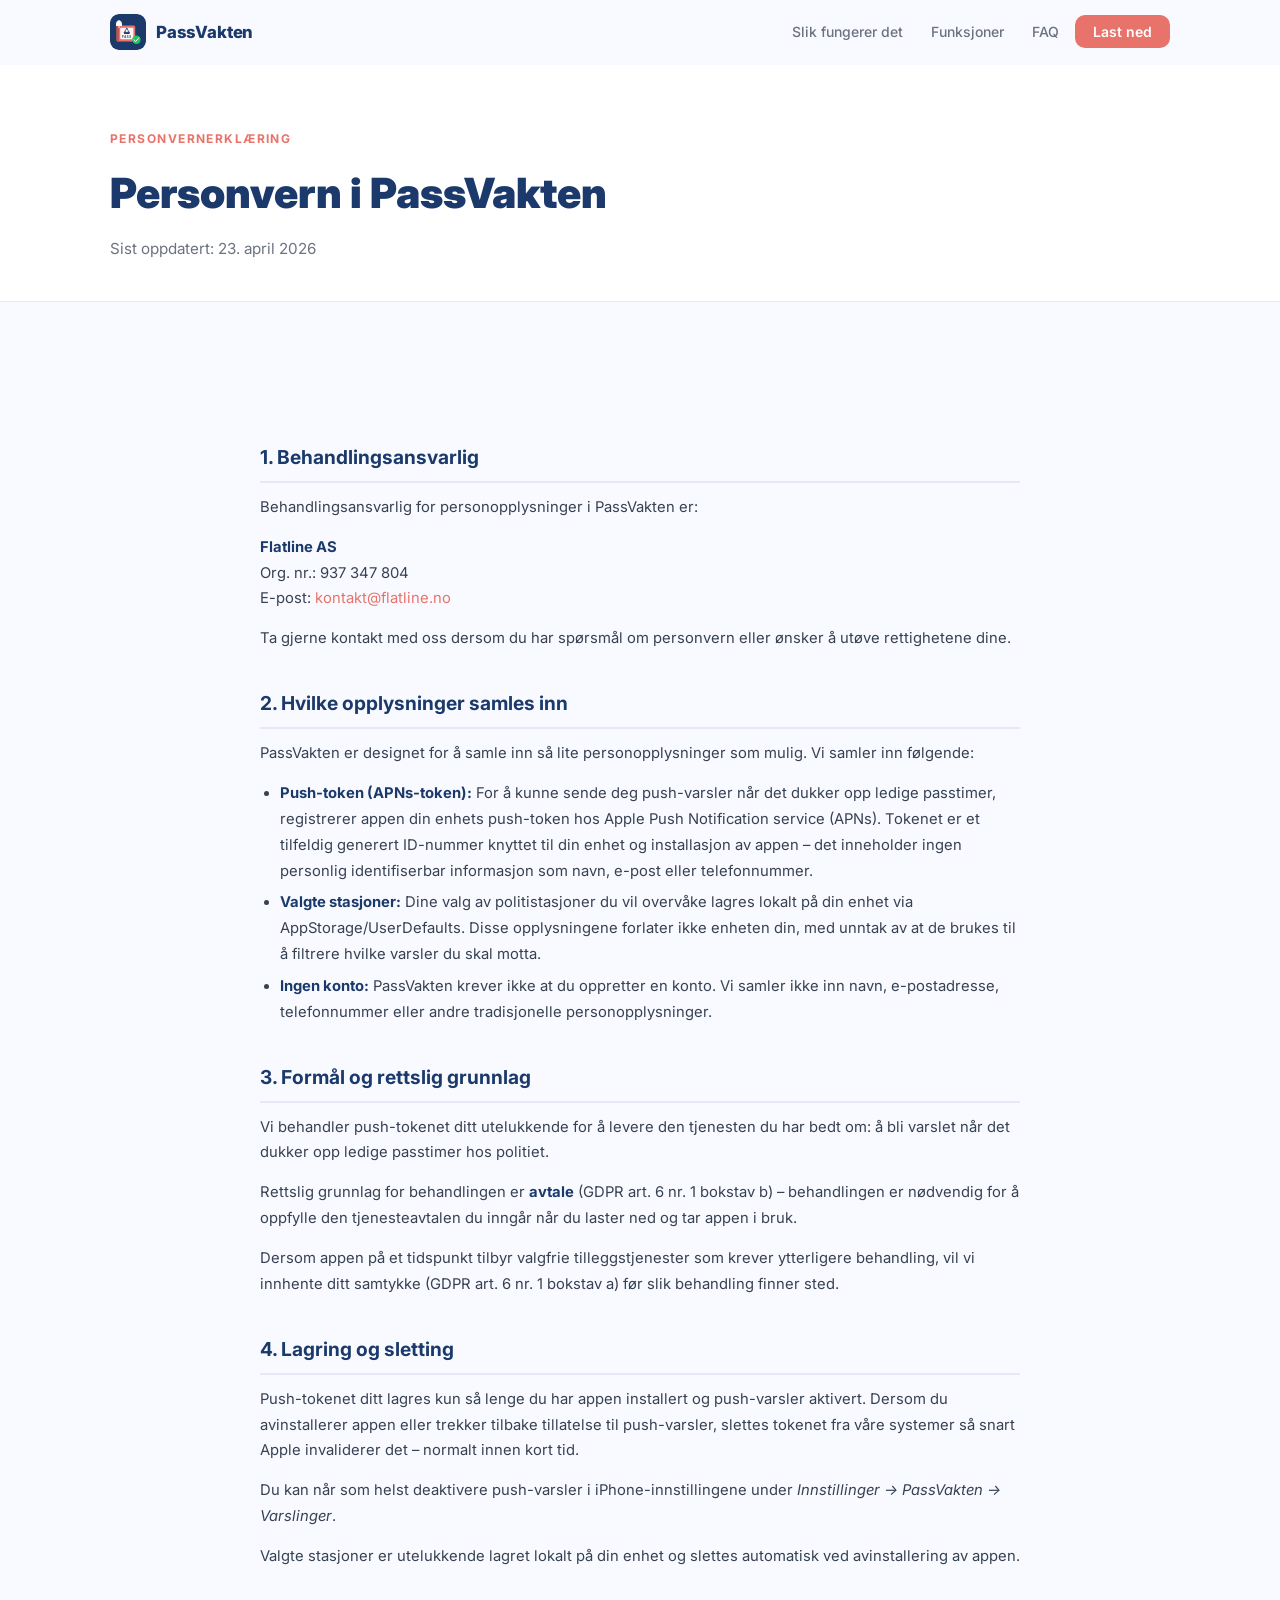
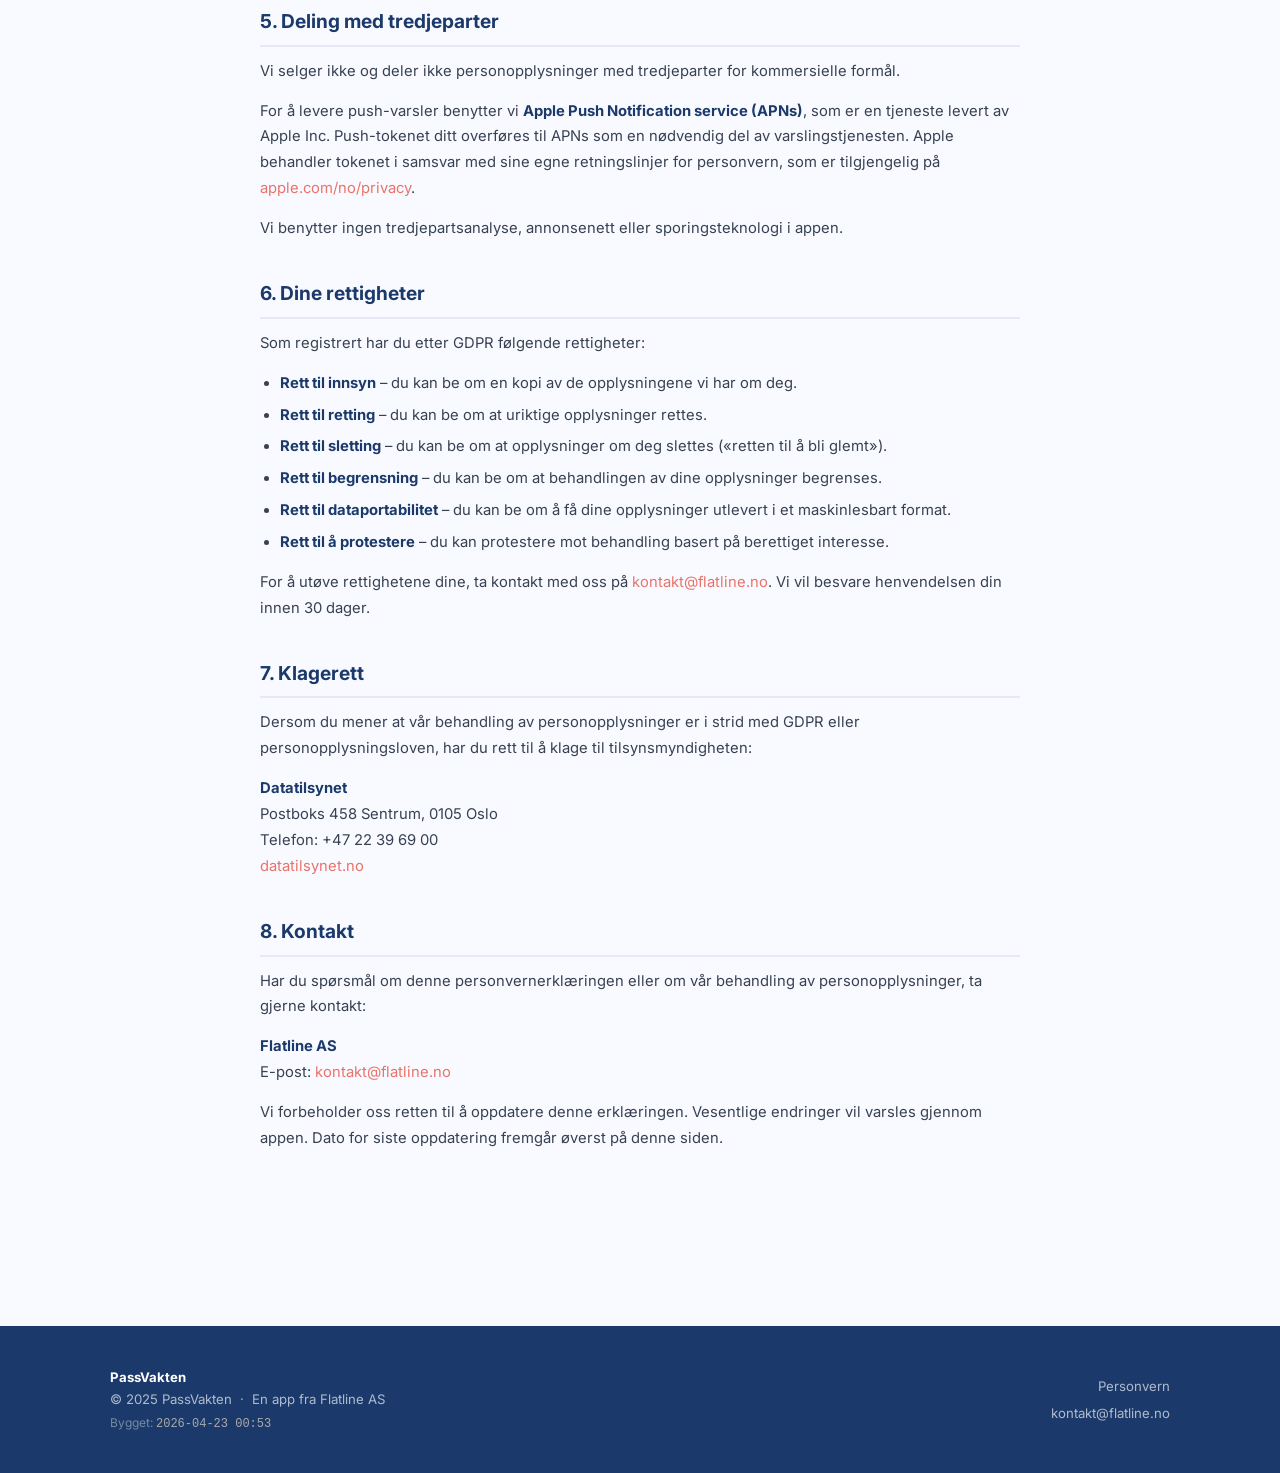
==== personvern.html @ d897efe1 "Initial PassVakten website" ====
<!DOCTYPE html>
<html lang="no">
<head>
  <meta charset="UTF-8" />
  <meta name="viewport" content="width=device-width, initial-scale=1.0" />
  <title>Personvern – PassVakten</title>
  <meta name="description" content="Personvernerklæring for PassVakten. Les om hvordan vi behandler personopplysninger i appen." />
  <link rel="icon" href="logo.svg" type="image/svg+xml" />
  <link rel="preconnect" href="https://fonts.googleapis.com" />
  <link rel="preconnect" href="https://fonts.gstatic.com" crossorigin />
  <link href="https://fonts.googleapis.com/css2?family=Inter:wght@400;500;600;700;800;900&display=swap" rel="stylesheet" />
  <link rel="stylesheet" href="style.css" />
</head>
<body>

  <!-- NAV -->
  <header class="nav" role="banner">
    <div class="container nav-inner">
      <a href="index.html" class="nav-logo" aria-label="PassVakten hjem">
        <img src="logo.svg" alt="PassVakten logo" width="36" height="36" />
        <span class="nav-logo-name">PassVakten</span>
      </a>

      <ul class="nav-links" role="list">
        <li><a href="index.html#slik-fungerer-det">Slik fungerer det</a></li>
        <li><a href="index.html#funksjoner">Funksjoner</a></li>
        <li><a href="index.html#faq">FAQ</a></li>
        <li><a href="index.html#last-ned" class="btn-nav">Last ned</a></li>
      </ul>

      <button class="nav-hamburger" aria-label="Åpne meny" aria-expanded="false">
        <span></span><span></span><span></span>
      </button>
    </div>
  </header>

  <main>

    <!-- Page hero -->
    <section class="privacy-hero">
      <div class="container">
        <span class="section-label">Personvernerklæring</span>
        <h1>Personvern i PassVakten</h1>
        <p>Sist oppdatert: 23. april 2026</p>
      </div>
    </section>

    <!-- Privacy content -->
    <section class="section" aria-labelledby="privacy-content-heading">
      <div class="container privacy-content">

        <h2 id="privacy-content-heading">1. Behandlingsansvarlig</h2>
        <p>
          Behandlingsansvarlig for personopplysninger i PassVakten er:
        </p>
        <p>
          <strong>Flatline AS</strong><br/>
          Org.&nbsp;nr.: 937&nbsp;347&nbsp;804<br/>
          E-post: <a href="mailto:kontakt@flatline.no" style="color: var(--coral);">kontakt@flatline.no</a>
        </p>
        <p>
          Ta gjerne kontakt med oss dersom du har spørsmål om personvern eller ønsker å utøve rettighetene dine.
        </p>

        <h2>2. Hvilke opplysninger samles inn</h2>
        <p>
          PassVakten er designet for å samle inn så lite personopplysninger som mulig. Vi samler inn følgende:
        </p>
        <ul>
          <li>
            <strong>Push-token (APNs-token):</strong> For å kunne sende deg push-varsler når det dukker opp
            ledige passtimer, registrerer appen din enhets push-token hos Apple Push Notification service (APNs).
            Tokenet er et tilfeldig generert ID-nummer knyttet til din enhet og installasjon av appen – det
            inneholder ingen personlig identifiserbar informasjon som navn, e-post eller telefonnummer.
          </li>
          <li>
            <strong>Valgte stasjoner:</strong> Dine valg av politistasjoner du vil overvåke lagres lokalt
            på din enhet via AppStorage/UserDefaults. Disse opplysningene forlater ikke enheten din,
            med unntak av at de brukes til å filtrere hvilke varsler du skal motta.
          </li>
          <li>
            <strong>Ingen konto:</strong> PassVakten krever ikke at du oppretter en konto.
            Vi samler ikke inn navn, e-postadresse, telefonnummer eller andre tradisjonelle
            personopplysninger.
          </li>
        </ul>

        <h2>3. Formål og rettslig grunnlag</h2>
        <p>
          Vi behandler push-tokenet ditt utelukkende for å levere den tjenesten du har bedt om:
          å bli varslet når det dukker opp ledige passtimer hos politiet.
        </p>
        <p>
          Rettslig grunnlag for behandlingen er <strong>avtale</strong>
          (GDPR art.&nbsp;6 nr.&nbsp;1 bokstav b) – behandlingen er nødvendig for å oppfylle
          den tjenesteavtalen du inngår når du laster ned og tar appen i bruk.
        </p>
        <p>
          Dersom appen på et tidspunkt tilbyr valgfrie tilleggstjenester som krever ytterligere
          behandling, vil vi innhente ditt samtykke (GDPR art.&nbsp;6 nr.&nbsp;1 bokstav a)
          før slik behandling finner sted.
        </p>

        <h2>4. Lagring og sletting</h2>
        <p>
          Push-tokenet ditt lagres kun så lenge du har appen installert og push-varsler aktivert.
          Dersom du avinstallerer appen eller trekker tilbake tillatelse til push-varsler, slettes
          tokenet fra våre systemer så snart Apple invaliderer det – normalt innen kort tid.
        </p>
        <p>
          Du kan når som helst deaktivere push-varsler i iPhone-innstillingene under
          <em>Innstillinger → PassVakten → Varslinger</em>.
        </p>
        <p>
          Valgte stasjoner er utelukkende lagret lokalt på din enhet og slettes automatisk
          ved avinstallering av appen.
        </p>

        <h2>5. Deling med tredjeparter</h2>
        <p>
          Vi selger ikke og deler ikke personopplysninger med tredjeparter for kommersielle formål.
        </p>
        <p>
          For å levere push-varsler benytter vi <strong>Apple Push Notification service (APNs)</strong>,
          som er en tjeneste levert av Apple&nbsp;Inc. Push-tokenet ditt overføres til APNs som en
          nødvendig del av varslingstjenesten. Apple behandler tokenet i samsvar med sine egne
          retningslinjer for personvern, som er tilgjengelig på
          <a href="https://www.apple.com/no/privacy/" target="_blank" rel="noopener noreferrer"
             style="color: var(--coral);">apple.com/no/privacy</a>.
        </p>
        <p>
          Vi benytter ingen tredjepartsanalyse, annonsenett eller sporingsteknologi i appen.
        </p>

        <h2>6. Dine rettigheter</h2>
        <p>
          Som registrert har du etter GDPR følgende rettigheter:
        </p>
        <ul>
          <li><strong>Rett til innsyn</strong> – du kan be om en kopi av de opplysningene vi har om deg.</li>
          <li><strong>Rett til retting</strong> – du kan be om at uriktige opplysninger rettes.</li>
          <li><strong>Rett til sletting</strong> – du kan be om at opplysninger om deg slettes («retten til å bli glemt»).</li>
          <li><strong>Rett til begrensning</strong> – du kan be om at behandlingen av dine opplysninger begrenses.</li>
          <li><strong>Rett til dataportabilitet</strong> – du kan be om å få dine opplysninger utlevert i et maskinlesbart format.</li>
          <li><strong>Rett til å protestere</strong> – du kan protestere mot behandling basert på berettiget interesse.</li>
        </ul>
        <p>
          For å utøve rettighetene dine, ta kontakt med oss på
          <a href="mailto:kontakt@flatline.no" style="color: var(--coral);">kontakt@flatline.no</a>.
          Vi vil besvare henvendelsen din innen 30 dager.
        </p>

        <h2>7. Klagerett</h2>
        <p>
          Dersom du mener at vår behandling av personopplysninger er i strid med GDPR eller
          personopplysningsloven, har du rett til å klage til tilsynsmyndigheten:
        </p>
        <p>
          <strong>Datatilsynet</strong><br/>
          Postboks 458 Sentrum, 0105 Oslo<br/>
          Telefon: +47 22 39 69 00<br/>
          <a href="https://www.datatilsynet.no" target="_blank" rel="noopener noreferrer"
             style="color: var(--coral);">datatilsynet.no</a>
        </p>

        <h2>8. Kontakt</h2>
        <p>
          Har du spørsmål om denne personvernerklæringen eller om vår behandling av
          personopplysninger, ta gjerne kontakt:
        </p>
        <p>
          <strong>Flatline AS</strong><br/>
          E-post: <a href="mailto:kontakt@flatline.no" style="color: var(--coral);">kontakt@flatline.no</a>
        </p>
        <p>
          Vi forbeholder oss retten til å oppdatere denne erklæringen. Vesentlige endringer
          vil varsles gjennom appen. Dato for siste oppdatering fremgår øverst på denne siden.
        </p>

      </div>
    </section>

  </main>

  <!-- FOOTER -->
  <footer class="footer" role="contentinfo">
    <div class="container footer-inner">
      <div class="footer-left">
        <strong>PassVakten</strong><br/>
        © 2025 PassVakten &nbsp;·&nbsp; En app fra Flatline AS<br/>
        <span style="font-size:.75rem; color: rgba(255,255,255,.4);">
          Bygget: <span class="build-stamp" style="color: #aaa; font-family: monospace;">2026-04-23 00:53</span>
        </span>
      </div>
      <div class="footer-right">
        <a href="personvern.html">Personvern</a>
        <a href="mailto:kontakt@flatline.no">kontakt@flatline.no</a>
      </div>
    </div>
  </footer>

  <script src="script.js"></script>
</body>
</html>
---- style.css ----
/* ============================================================
   PassVakten — style.css
   Mobile-first, light design system
   ============================================================ */

/* ── Reset & base ─────────────────────────────────────────── */
*, *::before, *::after {
  box-sizing: border-box;
  margin: 0;
  padding: 0;
}

:root {
  --navy:   #1B3A6B;
  --coral:  #E8736A;
  --coral-dark: #D45F56;
  --green:  #22C55E;
  --bg:     #F8FAFF;
  --surface:#FFFFFF;
  --text:   #1A1F36;
  --muted:  #6B7280;
  --border: #E5E9F5;

  --radius-sm: 10px;
  --radius:    16px;
  --radius-lg: 24px;

  --shadow-sm: 0 1px 4px rgba(27,58,107,.07), 0 2px 12px rgba(27,58,107,.06);
  --shadow:    0 4px 20px rgba(27,58,107,.10), 0 1px 4px rgba(27,58,107,.06);
  --shadow-lg: 0 8px 40px rgba(27,58,107,.14), 0 2px 8px rgba(27,58,107,.08);

  --font: 'Inter', system-ui, -apple-system, sans-serif;

  --max-w: 1100px;
  --section-py: 80px;
}

html {
  scroll-behavior: smooth;
}

body {
  font-family: var(--font);
  background: var(--bg);
  color: var(--text);
  line-height: 1.6;
  -webkit-font-smoothing: antialiased;
}

img, svg { display: block; max-width: 100%; }

a {
  color: inherit;
  text-decoration: none;
}

/* ── Utility ──────────────────────────────────────────────── */
.container {
  width: 100%;
  max-width: var(--max-w);
  margin: 0 auto;
  padding: 0 20px;
}

.section {
  padding: var(--section-py) 0;
}

.section-label {
  display: inline-block;
  font-size: .75rem;
  font-weight: 700;
  letter-spacing: .12em;
  text-transform: uppercase;
  color: var(--coral);
  margin-bottom: 12px;
}

.section-title {
  font-size: clamp(1.6rem, 3.5vw, 2.2rem);
  font-weight: 800;
  color: var(--navy);
  line-height: 1.2;
  margin-bottom: 16px;
}

.section-sub {
  font-size: 1.05rem;
  color: var(--muted);
  max-width: 560px;
}

/* ── Navigation ───────────────────────────────────────────── */
.nav {
  position: sticky;
  top: 0;
  z-index: 100;
  background: rgba(248,250,255,.92);
  backdrop-filter: blur(12px);
  -webkit-backdrop-filter: blur(12px);
  border-bottom: 1px solid transparent;
  transition: border-color .2s, box-shadow .2s;
}

.nav.scrolled {
  border-color: var(--border);
  box-shadow: 0 2px 16px rgba(27,58,107,.08);
}

.nav-inner {
  display: flex;
  align-items: center;
  justify-content: space-between;
  height: 64px;
  gap: 24px;
}

.nav-logo {
  display: flex;
  align-items: center;
  gap: 10px;
  flex-shrink: 0;
}

.nav-logo img,
.nav-logo svg {
  width: 36px;
  height: 36px;
  border-radius: 9px;
}

.nav-logo-name {
  font-size: 1.05rem;
  font-weight: 800;
  color: var(--navy);
  letter-spacing: -.01em;
}

.nav-links {
  display: flex;
  align-items: center;
  gap: 4px;
  list-style: none;
}

.nav-links a {
  font-size: .875rem;
  font-weight: 500;
  color: var(--muted);
  padding: 6px 12px;
  border-radius: 8px;
  transition: color .15s, background .15s;
  white-space: nowrap;
}

.nav-links a:hover {
  color: var(--navy);
  background: rgba(27,58,107,.06);
}

.nav-links .btn-nav {
  background: var(--coral);
  color: #fff;
  padding: 8px 18px;
  border-radius: 10px;
  font-weight: 600;
  transition: background .15s, transform .1s;
}

.nav-links .btn-nav:hover {
  background: var(--coral-dark);
  color: #fff;
  transform: translateY(-1px);
}

.nav-hamburger {
  display: none;
  flex-direction: column;
  gap: 5px;
  cursor: pointer;
  padding: 4px;
  background: none;
  border: none;
}

.nav-hamburger span {
  display: block;
  width: 22px;
  height: 2px;
  background: var(--navy);
  border-radius: 2px;
  transition: transform .2s, opacity .2s;
}

/* ── Buttons ──────────────────────────────────────────────── */
.btn {
  display: inline-flex;
  align-items: center;
  gap: 8px;
  font-family: var(--font);
  font-weight: 700;
  font-size: .975rem;
  padding: 14px 28px;
  border-radius: var(--radius-sm);
  cursor: pointer;
  border: none;
  transition: transform .15s, box-shadow .15s, background .15s;
  line-height: 1;
  white-space: nowrap;
  text-decoration: none;
}

.btn:hover {
  transform: translateY(-2px);
}

.btn-primary {
  background: var(--coral);
  color: #fff;
  box-shadow: 0 4px 16px rgba(232,115,106,.35);
}

.btn-primary:hover {
  background: var(--coral-dark);
  box-shadow: 0 6px 20px rgba(232,115,106,.45);
}

.btn-ghost {
  background: transparent;
  color: var(--navy);
  border: 2px solid var(--border);
}

.btn-ghost:hover {
  border-color: var(--navy);
  background: rgba(27,58,107,.04);
}

/* ── Hero ─────────────────────────────────────────────────── */
.hero {
  padding: 80px 0 60px;
  overflow: hidden;
}

.hero-inner {
  display: grid;
  grid-template-columns: 1fr 1fr;
  align-items: center;
  gap: 60px;
}

.hero-eyebrow {
  display: inline-flex;
  align-items: center;
  gap: 8px;
  background: rgba(232,115,106,.1);
  color: var(--coral);
  font-size: .8rem;
  font-weight: 700;
  letter-spacing: .08em;
  text-transform: uppercase;
  padding: 6px 14px;
  border-radius: 100px;
  margin-bottom: 24px;
}

.hero-eyebrow-dot {
  width: 7px;
  height: 7px;
  background: var(--coral);
  border-radius: 50%;
  animation: blink 2s ease-in-out infinite;
}

@keyframes blink {
  0%, 100% { opacity: 1; }
  50%       { opacity: .3; }
}

.hero h1 {
  font-size: clamp(2rem, 5vw, 3rem);
  font-weight: 900;
  color: var(--navy);
  line-height: 1.12;
  letter-spacing: -.02em;
  margin-bottom: 20px;
}

.hero h1 .highlight {
  color: var(--coral);
}

.hero-sub {
  font-size: 1.1rem;
  color: var(--muted);
  line-height: 1.65;
  margin-bottom: 36px;
  max-width: 440px;
}

.hero-actions {
  display: flex;
  flex-wrap: wrap;
  gap: 12px;
  align-items: center;
}

.hero-trust {
  margin-top: 28px;
  display: flex;
  align-items: center;
  gap: 8px;
  font-size: .825rem;
  color: var(--muted);
}

.hero-trust-stars {
  color: #F59E0B;
  font-size: 1rem;
  letter-spacing: -1px;
}

/* ── Notification Mock Card ───────────────────────────────── */
.hero-visual {
  display: flex;
  justify-content: center;
  align-items: center;
  position: relative;
}

.hero-phone-bg {
  width: 320px;
  height: 380px;
  background: linear-gradient(135deg, rgba(27,58,107,.06) 0%, rgba(232,115,106,.08) 100%);
  border-radius: 32px;
  position: relative;
  display: flex;
  align-items: center;
  justify-content: center;
}

.notif-card {
  position: relative;
  background: var(--surface);
  border-radius: 20px;
  box-shadow: var(--shadow-lg);
  padding: 18px 20px;
  width: 290px;
  display: flex;
  align-items: flex-start;
  gap: 14px;
  animation: floatCard 4s ease-in-out infinite;
}

@keyframes floatCard {
  0%, 100% { transform: translateY(0px); }
  50%       { transform: translateY(-8px); }
}

.notif-pulse-ring {
  position: absolute;
  top: -10px;
  right: -10px;
  width: 36px;
  height: 36px;
}

.notif-pulse-ring::before,
.notif-pulse-ring::after {
  content: '';
  position: absolute;
  inset: 0;
  border-radius: 50%;
  background: var(--green);
  opacity: .4;
  animation: pulse-ring 2s ease-out infinite;
}

.notif-pulse-ring::after {
  animation-delay: .7s;
}

@keyframes pulse-ring {
  0%   { transform: scale(.6); opacity: .6; }
  100% { transform: scale(1.8); opacity: 0; }
}

.notif-green-dot {
  position: absolute;
  top: -4px;
  right: -4px;
  width: 16px;
  height: 16px;
  background: var(--green);
  border-radius: 50%;
  border: 2.5px solid white;
  z-index: 2;
}

.notif-icon-wrap {
  width: 44px;
  height: 44px;
  background: linear-gradient(135deg, var(--navy) 0%, #2A5298 100%);
  border-radius: 12px;
  display: flex;
  align-items: center;
  justify-content: center;
  flex-shrink: 0;
  font-size: 22px;
}

.notif-body {
  flex: 1;
  min-width: 0;
}

.notif-app-name {
  font-size: .7rem;
  font-weight: 600;
  color: var(--muted);
  text-transform: uppercase;
  letter-spacing: .06em;
  margin-bottom: 3px;
}

.notif-title {
  font-size: .975rem;
  font-weight: 700;
  color: var(--text);
  margin-bottom: 4px;
}

.notif-desc {
  font-size: .825rem;
  color: var(--muted);
  line-height: 1.4;
}

.notif-time {
  font-size: .7rem;
  color: #bbb;
  margin-top: 6px;
}

/* Secondary floating badge */
.notif-badge {
  position: absolute;
  bottom: 30px;
  right: -18px;
  background: var(--green);
  color: white;
  font-size: .75rem;
  font-weight: 700;
  padding: 8px 14px;
  border-radius: 100px;
  box-shadow: 0 4px 16px rgba(34,197,94,.35);
  white-space: nowrap;
  animation: floatBadge 4s ease-in-out infinite;
  animation-delay: .5s;
}

@keyframes floatBadge {
  0%, 100% { transform: translateY(0); }
  50%       { transform: translateY(-6px); }
}

/* ── How it works ─────────────────────────────────────────── */
.how {
  background: var(--surface);
}

.how-grid {
  display: grid;
  grid-template-columns: repeat(3, 1fr);
  gap: 32px;
  margin-top: 48px;
}

.step-card {
  text-align: center;
  padding: 36px 24px;
  border-radius: var(--radius);
  border: 1.5px solid var(--border);
  background: var(--bg);
  position: relative;
  transition: box-shadow .2s, transform .2s;
}

.step-card:hover {
  transform: translateY(-4px);
  box-shadow: var(--shadow);
}

.step-number {
  display: inline-flex;
  align-items: center;
  justify-content: center;
  width: 44px;
  height: 44px;
  background: var(--navy);
  color: white;
  font-size: .875rem;
  font-weight: 800;
  border-radius: 50%;
  margin-bottom: 20px;
}

.step-icon {
  font-size: 2.2rem;
  margin-bottom: 16px;
  display: block;
}

.step-card h3 {
  font-size: 1.05rem;
  font-weight: 700;
  color: var(--navy);
  margin-bottom: 10px;
}

.step-card p {
  font-size: .9rem;
  color: var(--muted);
  line-height: 1.6;
}

/* Connector dots */
.step-connector {
  display: none;
}

/* ── Features ─────────────────────────────────────────────── */
.features-grid {
  display: grid;
  grid-template-columns: repeat(3, 1fr);
  gap: 20px;
  margin-top: 48px;
}

.feature-card {
  background: var(--surface);
  border-radius: var(--radius);
  padding: 28px 24px;
  border: 1.5px solid var(--border);
  transition: box-shadow .2s, transform .2s, border-color .2s;
}

.feature-card:hover {
  transform: translateY(-3px);
  box-shadow: var(--shadow);
  border-color: rgba(27,58,107,.15);
}

.feature-icon {
  font-size: 1.8rem;
  margin-bottom: 14px;
  display: block;
  line-height: 1;
}

.feature-card h3 {
  font-size: .975rem;
  font-weight: 700;
  color: var(--navy);
  margin-bottom: 8px;
}

.feature-card p {
  font-size: .875rem;
  color: var(--muted);
  line-height: 1.6;
}

/* ── FAQ ──────────────────────────────────────────────────── */
.faq {
  background: var(--surface);
}

.faq-list {
  margin-top: 48px;
  display: flex;
  flex-direction: column;
  gap: 12px;
  max-width: 760px;
  margin-left: auto;
  margin-right: auto;
}

.faq-item {
  border: 1.5px solid var(--border);
  border-radius: var(--radius-sm);
  background: var(--bg);
  overflow: hidden;
  transition: border-color .2s;
}

.faq-item.open {
  border-color: rgba(27,58,107,.2);
}

.faq-question {
  width: 100%;
  background: none;
  border: none;
  display: flex;
  align-items: center;
  justify-content: space-between;
  gap: 16px;
  padding: 20px 24px;
  text-align: left;
  cursor: pointer;
  font-family: var(--font);
  font-size: .975rem;
  font-weight: 600;
  color: var(--navy);
  line-height: 1.4;
}

.faq-question:hover {
  background: rgba(27,58,107,.03);
}

.faq-chevron {
  width: 22px;
  height: 22px;
  border-radius: 50%;
  background: var(--border);
  display: flex;
  align-items: center;
  justify-content: center;
  flex-shrink: 0;
  transition: background .2s, transform .3s;
}

.faq-item.open .faq-chevron {
  background: var(--navy);
  transform: rotate(180deg);
}

.faq-chevron svg {
  width: 12px;
  height: 12px;
  stroke: var(--muted);
  transition: stroke .2s;
}

.faq-item.open .faq-chevron svg {
  stroke: white;
}

.faq-answer {
  max-height: 0;
  overflow: hidden;
  transition: max-height .35s ease;
}

.faq-answer-inner {
  padding: 0 24px 20px;
  font-size: .9rem;
  color: var(--muted);
  line-height: 1.7;
}

/* ── Download CTA ─────────────────────────────────────────── */
.cta {
  background: linear-gradient(135deg, var(--coral) 0%, #D45F56 100%);
  position: relative;
  overflow: hidden;
}

.cta::before {
  content: '';
  position: absolute;
  top: -50%;
  right: -10%;
  width: 400px;
  height: 400px;
  background: rgba(255,255,255,.06);
  border-radius: 50%;
  pointer-events: none;
}

.cta::after {
  content: '';
  position: absolute;
  bottom: -40%;
  left: -5%;
  width: 300px;
  height: 300px;
  background: rgba(255,255,255,.04);
  border-radius: 50%;
  pointer-events: none;
}

.cta .container {
  position: relative;
  z-index: 1;
  text-align: center;
}

.cta-tag {
  display: inline-block;
  background: rgba(255,255,255,.18);
  color: rgba(255,255,255,.9);
  font-size: .75rem;
  font-weight: 700;
  letter-spacing: .1em;
  text-transform: uppercase;
  padding: 6px 16px;
  border-radius: 100px;
  margin-bottom: 24px;
}

.cta h2 {
  font-size: clamp(1.8rem, 4vw, 2.6rem);
  font-weight: 900;
  color: white;
  line-height: 1.15;
  margin-bottom: 12px;
  letter-spacing: -.02em;
}

.cta-sub {
  font-size: 1.05rem;
  color: rgba(255,255,255,.8);
  margin-bottom: 36px;
}

.appstore-btn {
  display: inline-flex;
  align-items: center;
  gap: 12px;
  background: #000;
  color: white;
  padding: 13px 28px;
  border-radius: 14px;
  text-decoration: none;
  transition: transform .15s, box-shadow .15s;
  box-shadow: 0 4px 20px rgba(0,0,0,.25);
}

.appstore-btn:hover {
  transform: translateY(-2px) scale(1.02);
  box-shadow: 0 8px 28px rgba(0,0,0,.3);
}

.appstore-icon {
  width: 26px;
  height: 26px;
  flex-shrink: 0;
}

.appstore-text {
  text-align: left;
}

.appstore-text small {
  display: block;
  font-size: .65rem;
  letter-spacing: .04em;
  opacity: .75;
  margin-bottom: 1px;
}

.appstore-text strong {
  display: block;
  font-size: 1rem;
  font-weight: 700;
  letter-spacing: -.01em;
}

.cta-note {
  margin-top: 18px;
  font-size: .8rem;
  color: rgba(255,255,255,.55);
}

/* ── Footer ───────────────────────────────────────────────── */
.footer {
  background: var(--navy);
  color: rgba(255,255,255,.65);
  padding: 40px 0;
}

.footer-inner {
  display: flex;
  align-items: center;
  justify-content: space-between;
  gap: 24px;
  flex-wrap: wrap;
}

.footer-left {
  font-size: .825rem;
  line-height: 1.7;
}

.footer-left strong {
  color: white;
  font-weight: 700;
}

.footer-right {
  display: flex;
  flex-direction: column;
  align-items: flex-end;
  gap: 6px;
  font-size: .825rem;
}

.footer-right a {
  color: rgba(255,255,255,.65);
  transition: color .15s;
}

.footer-right a:hover {
  color: white;
}

/* ── Privacy page ─────────────────────────────────────────── */
.privacy-hero {
  padding: 60px 0 40px;
  border-bottom: 1px solid var(--border);
  background: var(--surface);
}

.privacy-hero h1 {
  font-size: clamp(1.8rem, 4vw, 2.6rem);
  font-weight: 900;
  color: var(--navy);
  margin-bottom: 10px;
}

.privacy-hero p {
  color: var(--muted);
  font-size: .95rem;
}

.privacy-content {
  padding: 60px 0 80px;
  max-width: 760px;
}

.privacy-content h2 {
  font-size: 1.2rem;
  font-weight: 700;
  color: var(--navy);
  margin: 36px 0 12px;
  padding-bottom: 8px;
  border-bottom: 2px solid var(--border);
}

.privacy-content h2:first-child {
  margin-top: 0;
}

.privacy-content p {
  font-size: .925rem;
  color: #374151;
  line-height: 1.75;
  margin-bottom: 14px;
}

.privacy-content ul {
  padding-left: 20px;
  margin-bottom: 14px;
}

.privacy-content li {
  font-size: .925rem;
  color: #374151;
  line-height: 1.75;
  margin-bottom: 6px;
}

.privacy-content strong {
  color: var(--navy);
}

/* ── Responsive ───────────────────────────────────────────── */
@media (max-width: 900px) {
  .hero-inner {
    grid-template-columns: 1fr;
    text-align: center;
    gap: 48px;
  }

  .hero-sub {
    max-width: 100%;
  }

  .hero-actions {
    justify-content: center;
  }

  .hero-trust {
    justify-content: center;
  }

  .hero-phone-bg {
    width: 280px;
    height: 320px;
  }

  .notif-card {
    width: 260px;
  }

  .notif-badge {
    right: -8px;
  }

  .how-grid {
    grid-template-columns: 1fr;
    max-width: 440px;
    margin-left: auto;
    margin-right: auto;
  }

  .features-grid {
    grid-template-columns: repeat(2, 1fr);
  }
}

@media (max-width: 640px) {
  :root {
    --section-py: 56px;
  }

  .nav-links {
    display: none;
    position: fixed;
    inset: 64px 0 0;
    background: rgba(248,250,255,.97);
    backdrop-filter: blur(16px);
    flex-direction: column;
    align-items: flex-start;
    padding: 24px 20px;
    gap: 8px;
    border-top: 1px solid var(--border);
  }

  .nav-links.open {
    display: flex;
  }

  .nav-links a {
    font-size: 1rem;
    padding: 10px 14px;
    width: 100%;
  }

  .nav-links .btn-nav {
    width: 100%;
    text-align: center;
    justify-content: center;
    margin-top: 8px;
  }

  .nav-hamburger {
    display: flex;
  }

  .hero {
    padding: 48px 0 40px;
  }

  .features-grid {
    grid-template-columns: 1fr;
  }

  .footer-inner {
    flex-direction: column;
    align-items: flex-start;
  }

  .footer-right {
    align-items: flex-start;
  }

  .hero-phone-bg {
    width: 100%;
    height: 280px;
  }

  .notif-card {
    width: calc(100% - 40px);
    max-width: 290px;
  }
}
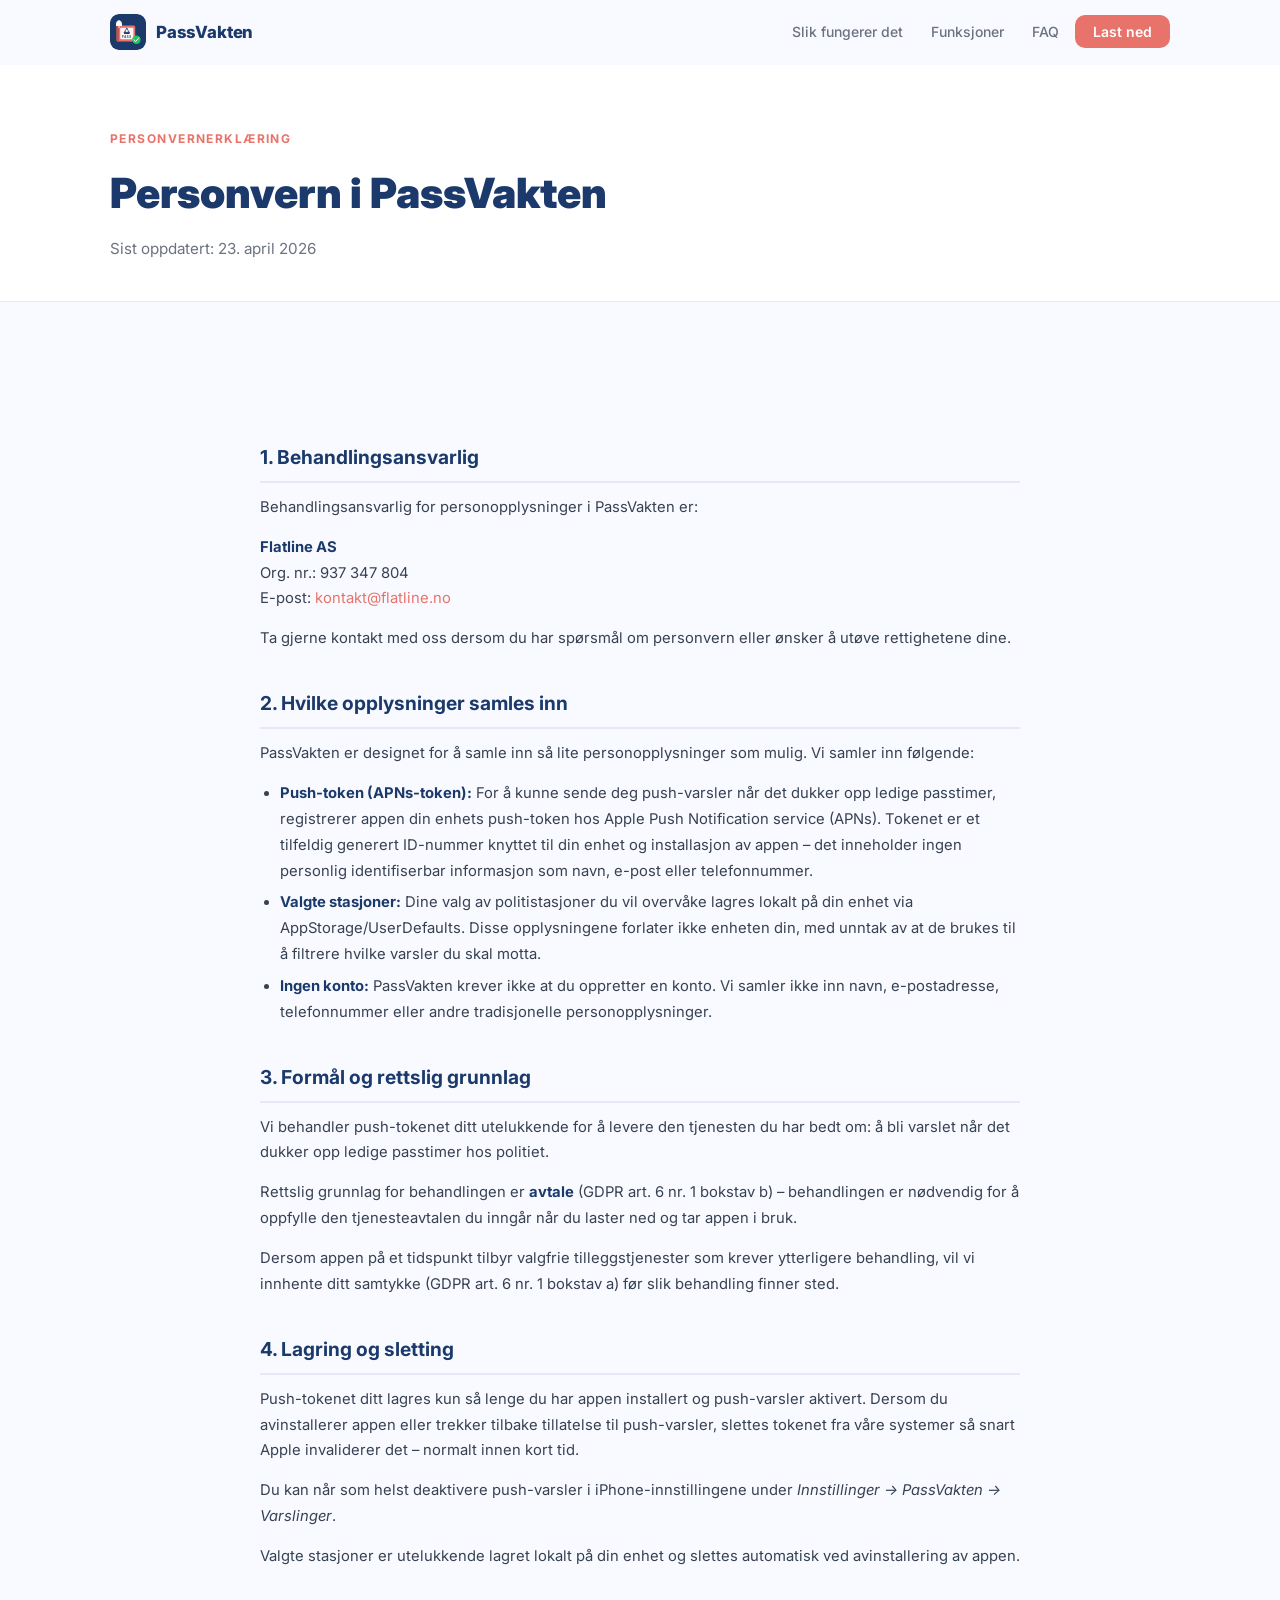
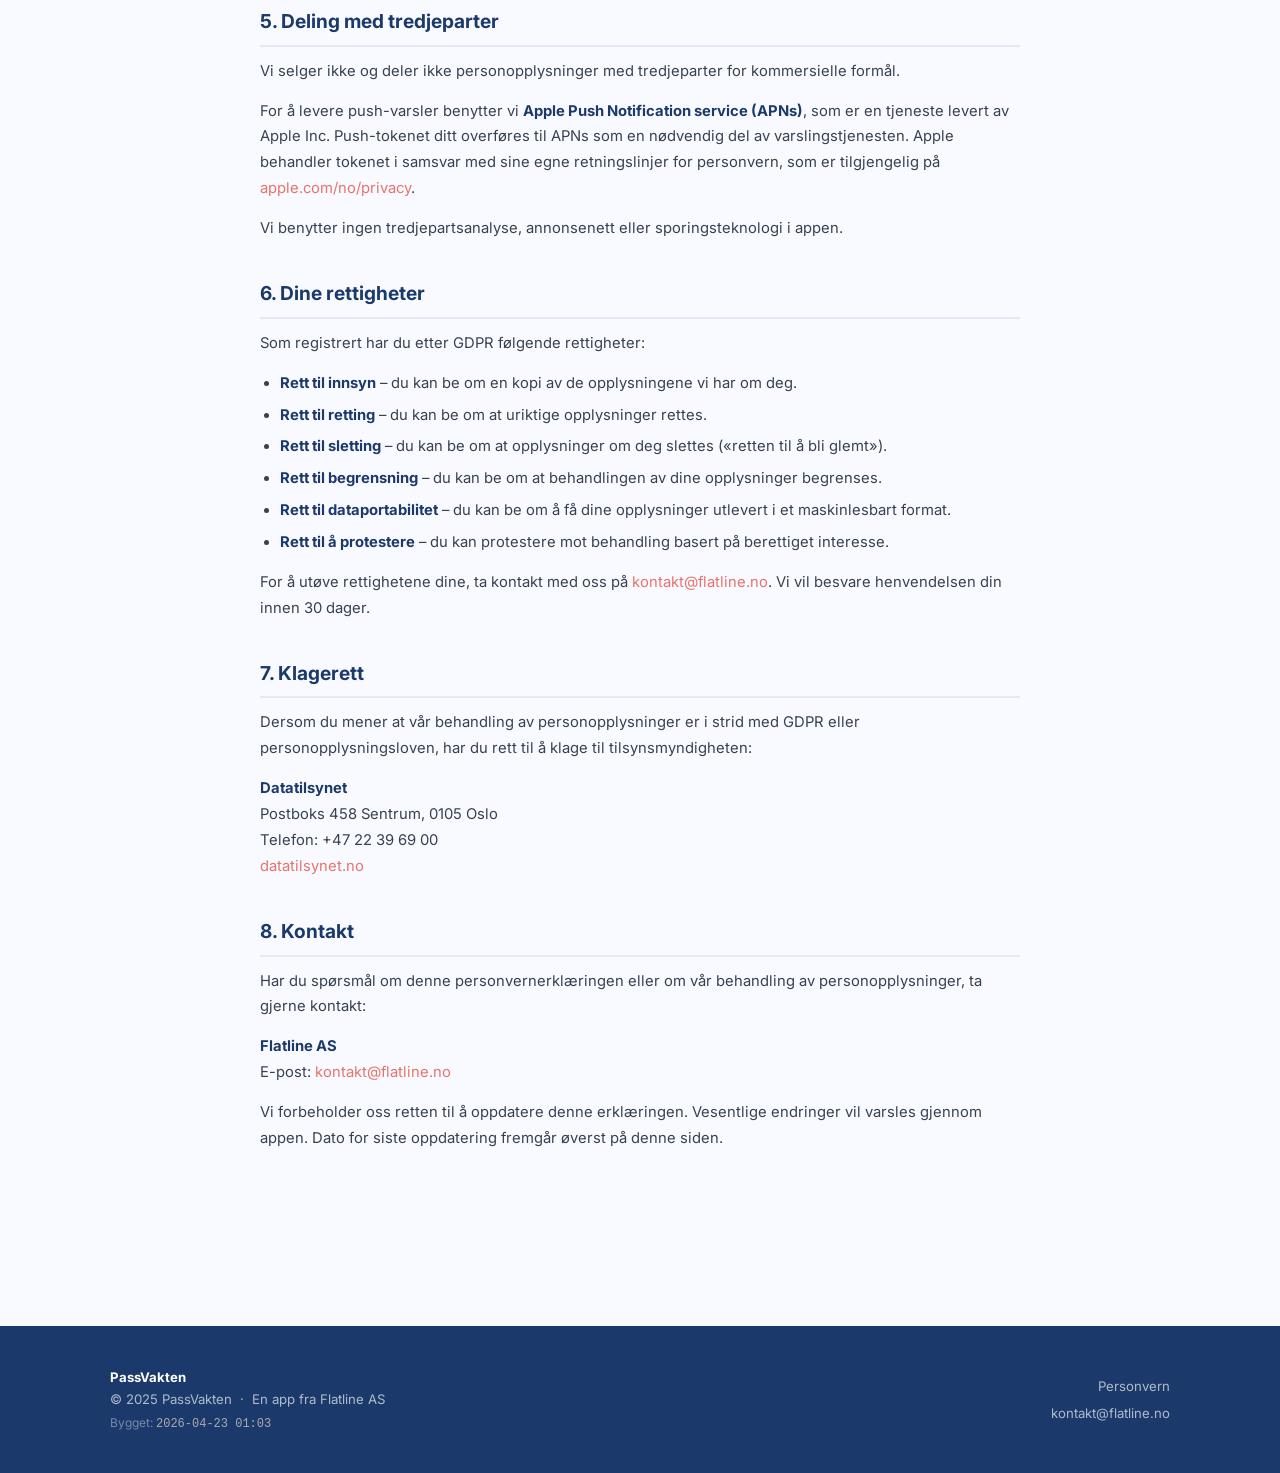
==== commit 00a1f88e: "Fix pricing: 29kr/mnd eller 59kr/3mnd, ikke gratis" ====
--- a/personvern.html
+++ b/personvern.html
@@ -189,7 +189,7 @@
         <strong>PassVakten</strong><br/>
         © 2025 PassVakten &nbsp;·&nbsp; En app fra Flatline AS<br/>
         <span style="font-size:.75rem; color: rgba(255,255,255,.4);">
-          Bygget: <span class="build-stamp" style="color: #aaa; font-family: monospace;">2026-04-23 00:53</span>
+          Bygget: <span class="build-stamp" style="color: #aaa; font-family: monospace;">2026-04-23 01:03</span>
         </span>
       </div>
       <div class="footer-right">
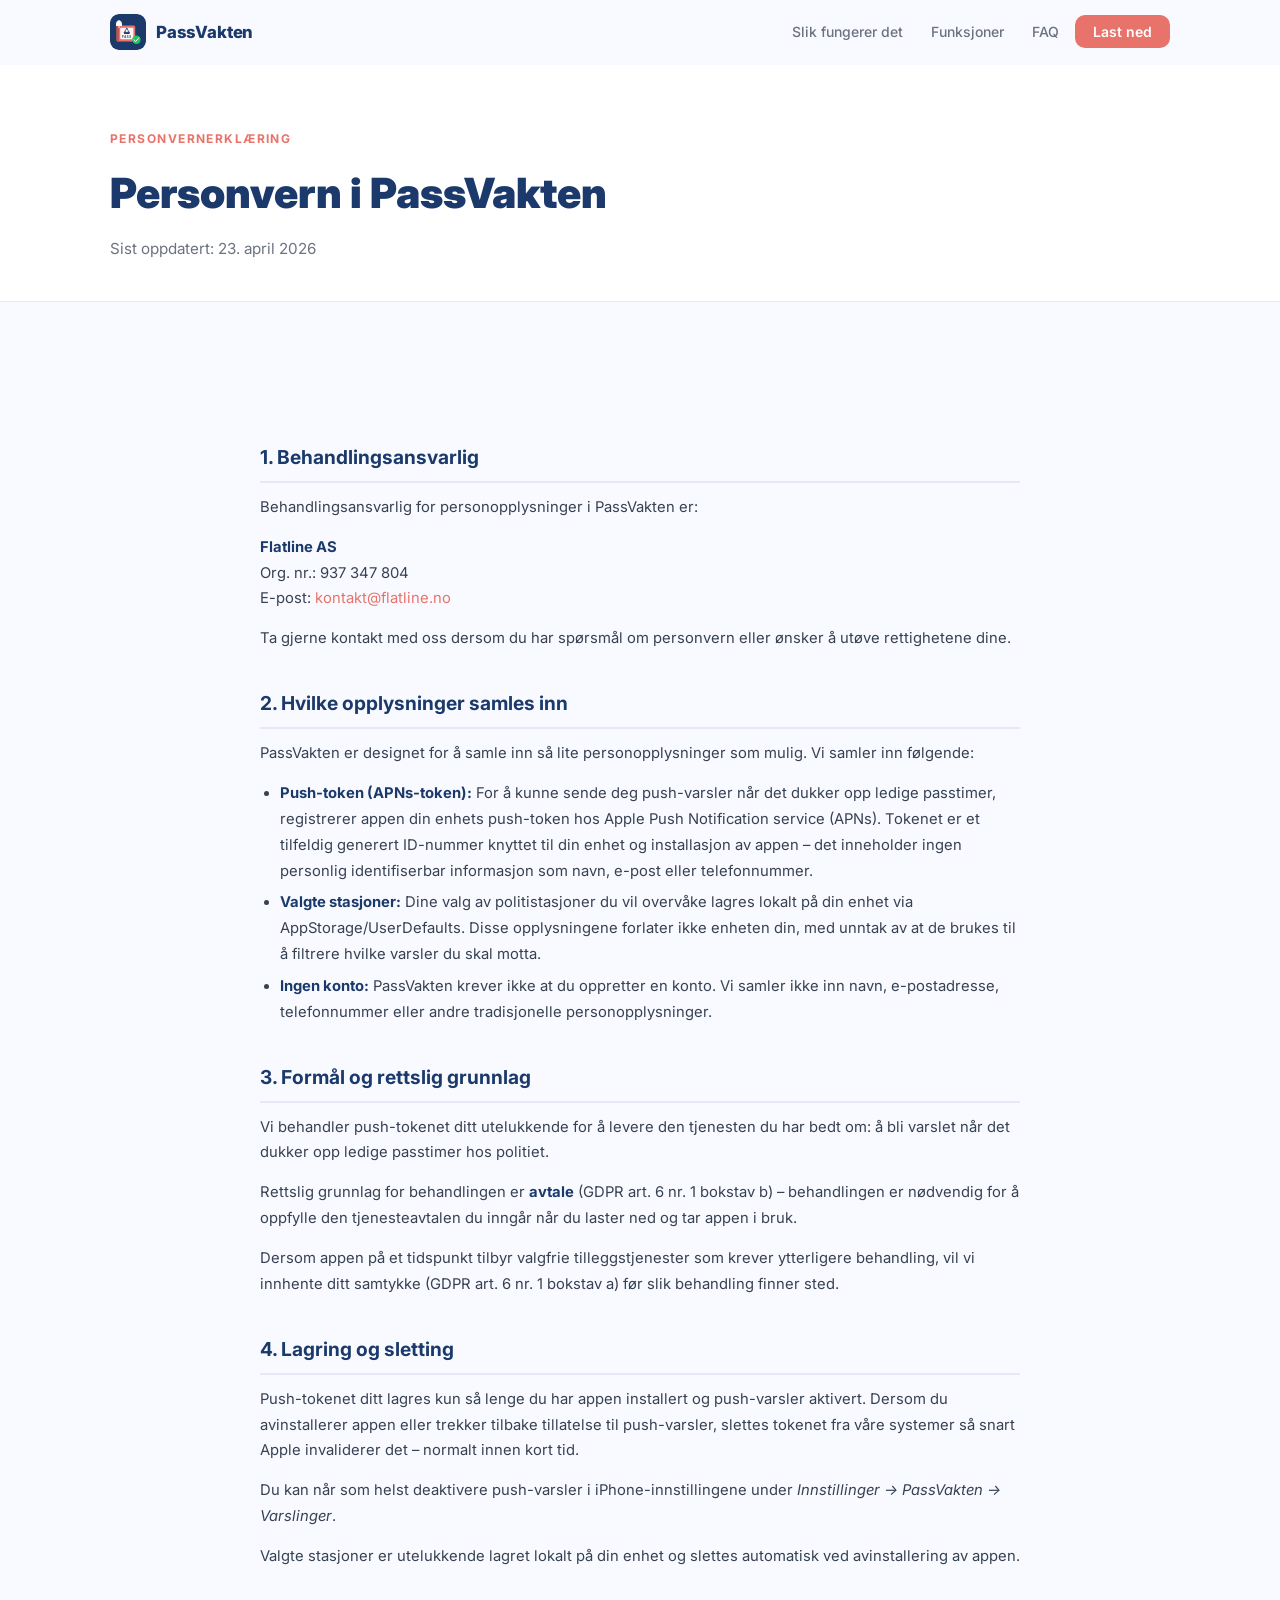
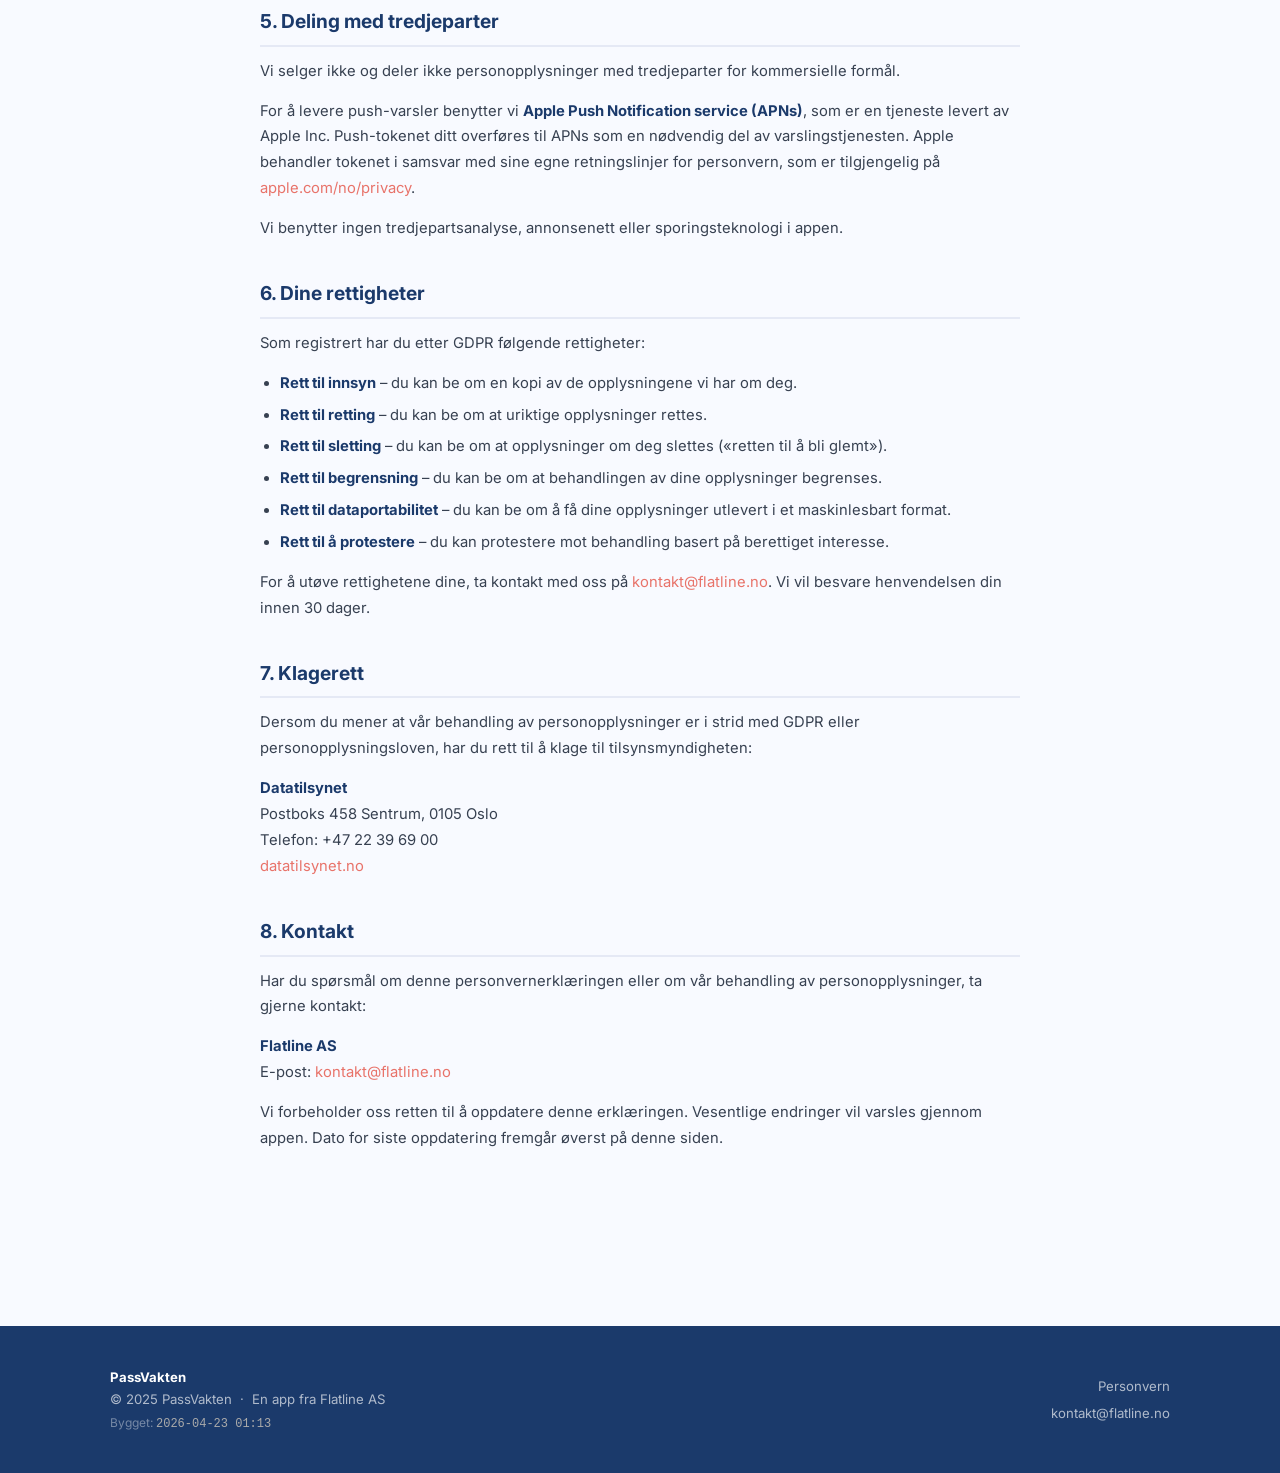
==== commit fab0f2a4: "Nytt slagord: Din vakt for ledige passtimer" ====
--- a/personvern.html
+++ b/personvern.html
@@ -189,7 +189,7 @@
         <strong>PassVakten</strong><br/>
         © 2025 PassVakten &nbsp;·&nbsp; En app fra Flatline AS<br/>
         <span style="font-size:.75rem; color: rgba(255,255,255,.4);">
-          Bygget: <span class="build-stamp" style="color: #aaa; font-family: monospace;">2026-04-23 01:03</span>
+          Bygget: <span class="build-stamp" style="color: #aaa; font-family: monospace;">2026-04-23 01:13</span>
         </span>
       </div>
       <div class="footer-right">
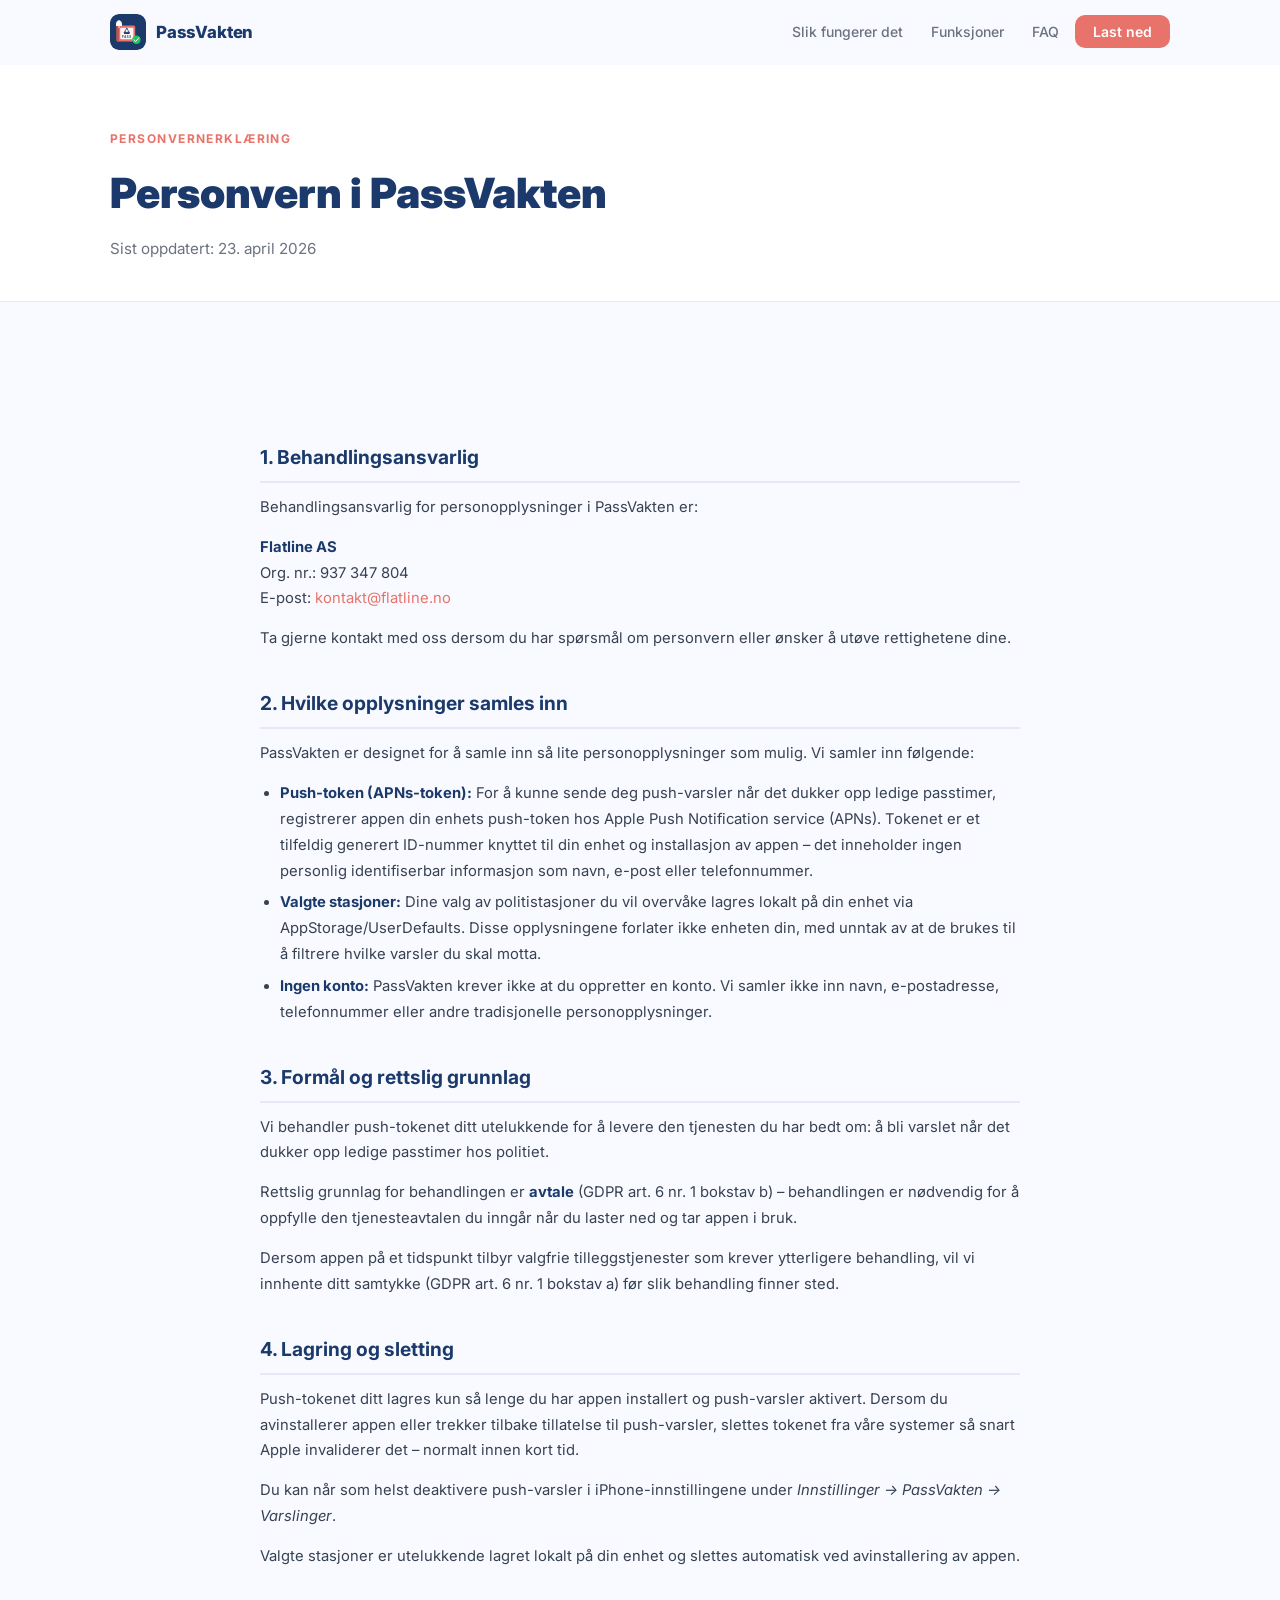
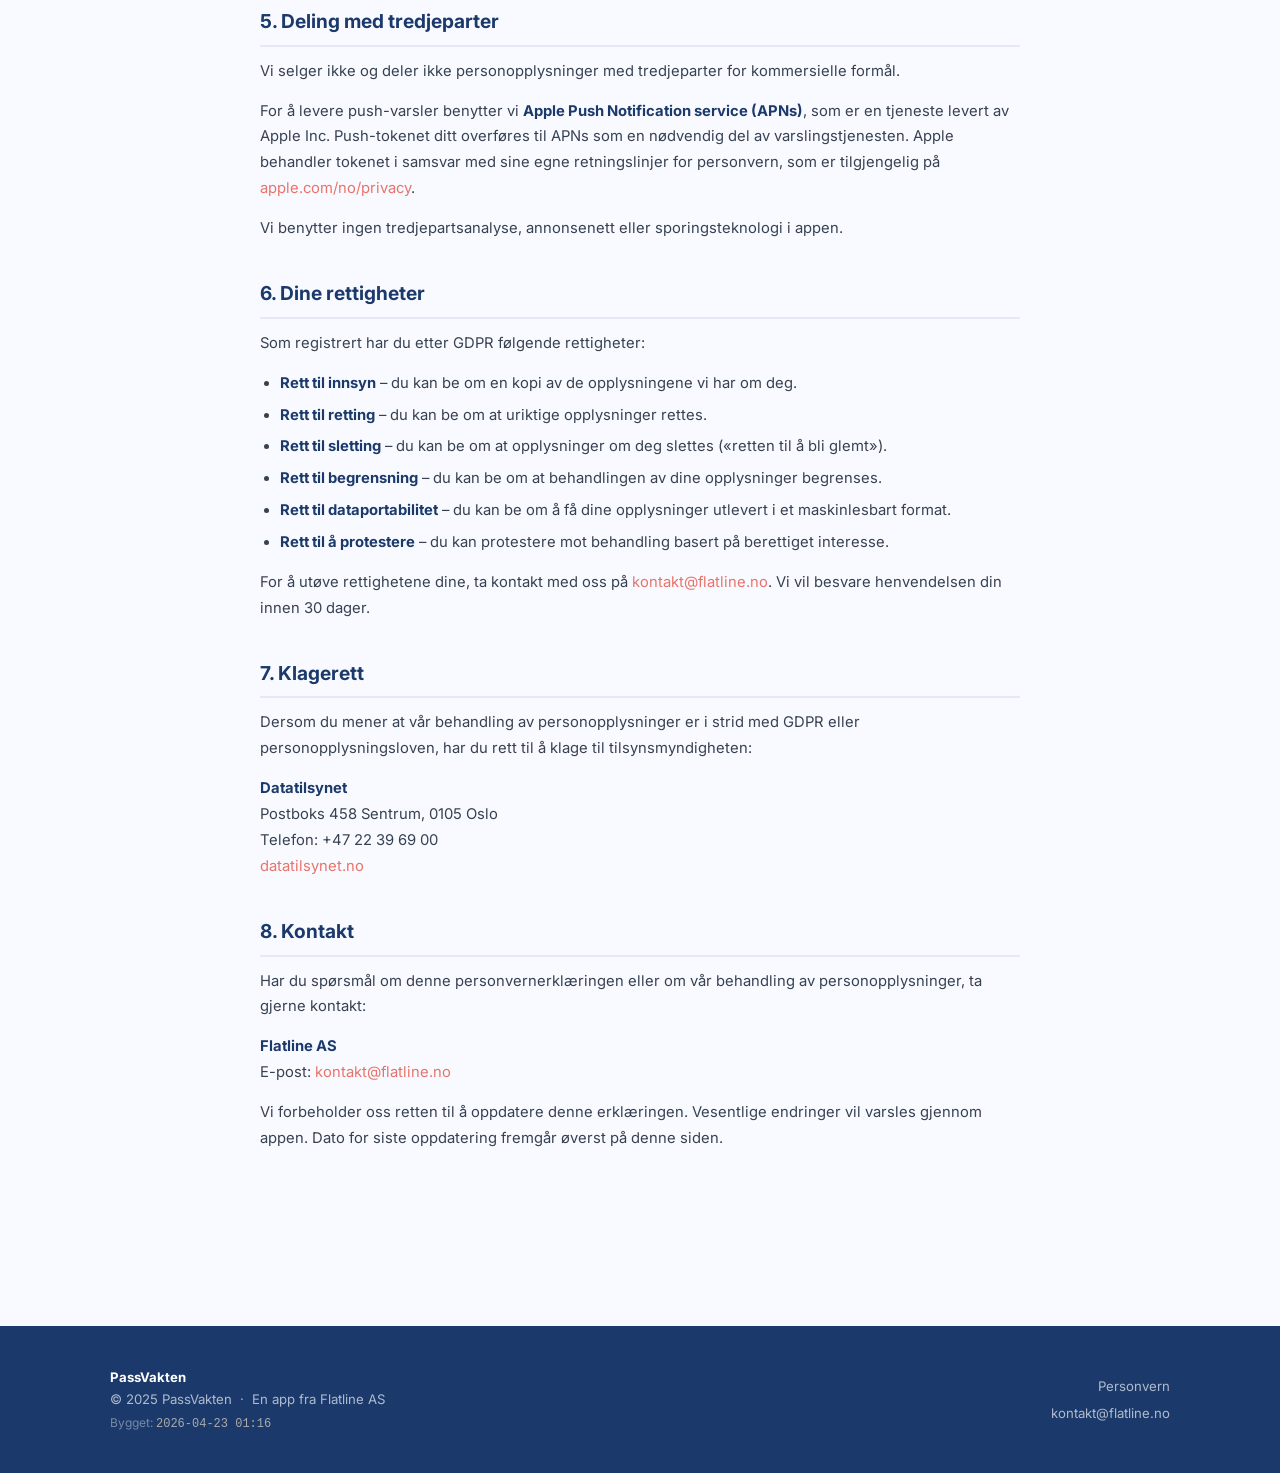
==== commit cf332705: "Test build stamp" ====
--- a/personvern.html
+++ b/personvern.html
@@ -189,7 +189,7 @@
         <strong>PassVakten</strong><br/>
         © 2025 PassVakten &nbsp;·&nbsp; En app fra Flatline AS<br/>
         <span style="font-size:.75rem; color: rgba(255,255,255,.4);">
-          Bygget: <span class="build-stamp" style="color: #aaa; font-family: monospace;">2026-04-23 01:13</span>
+          Bygget: <span class="build-stamp" style="color: #aaa; font-family: monospace;">2026-04-23 01:16</span>
         </span>
       </div>
       <div class="footer-right">
